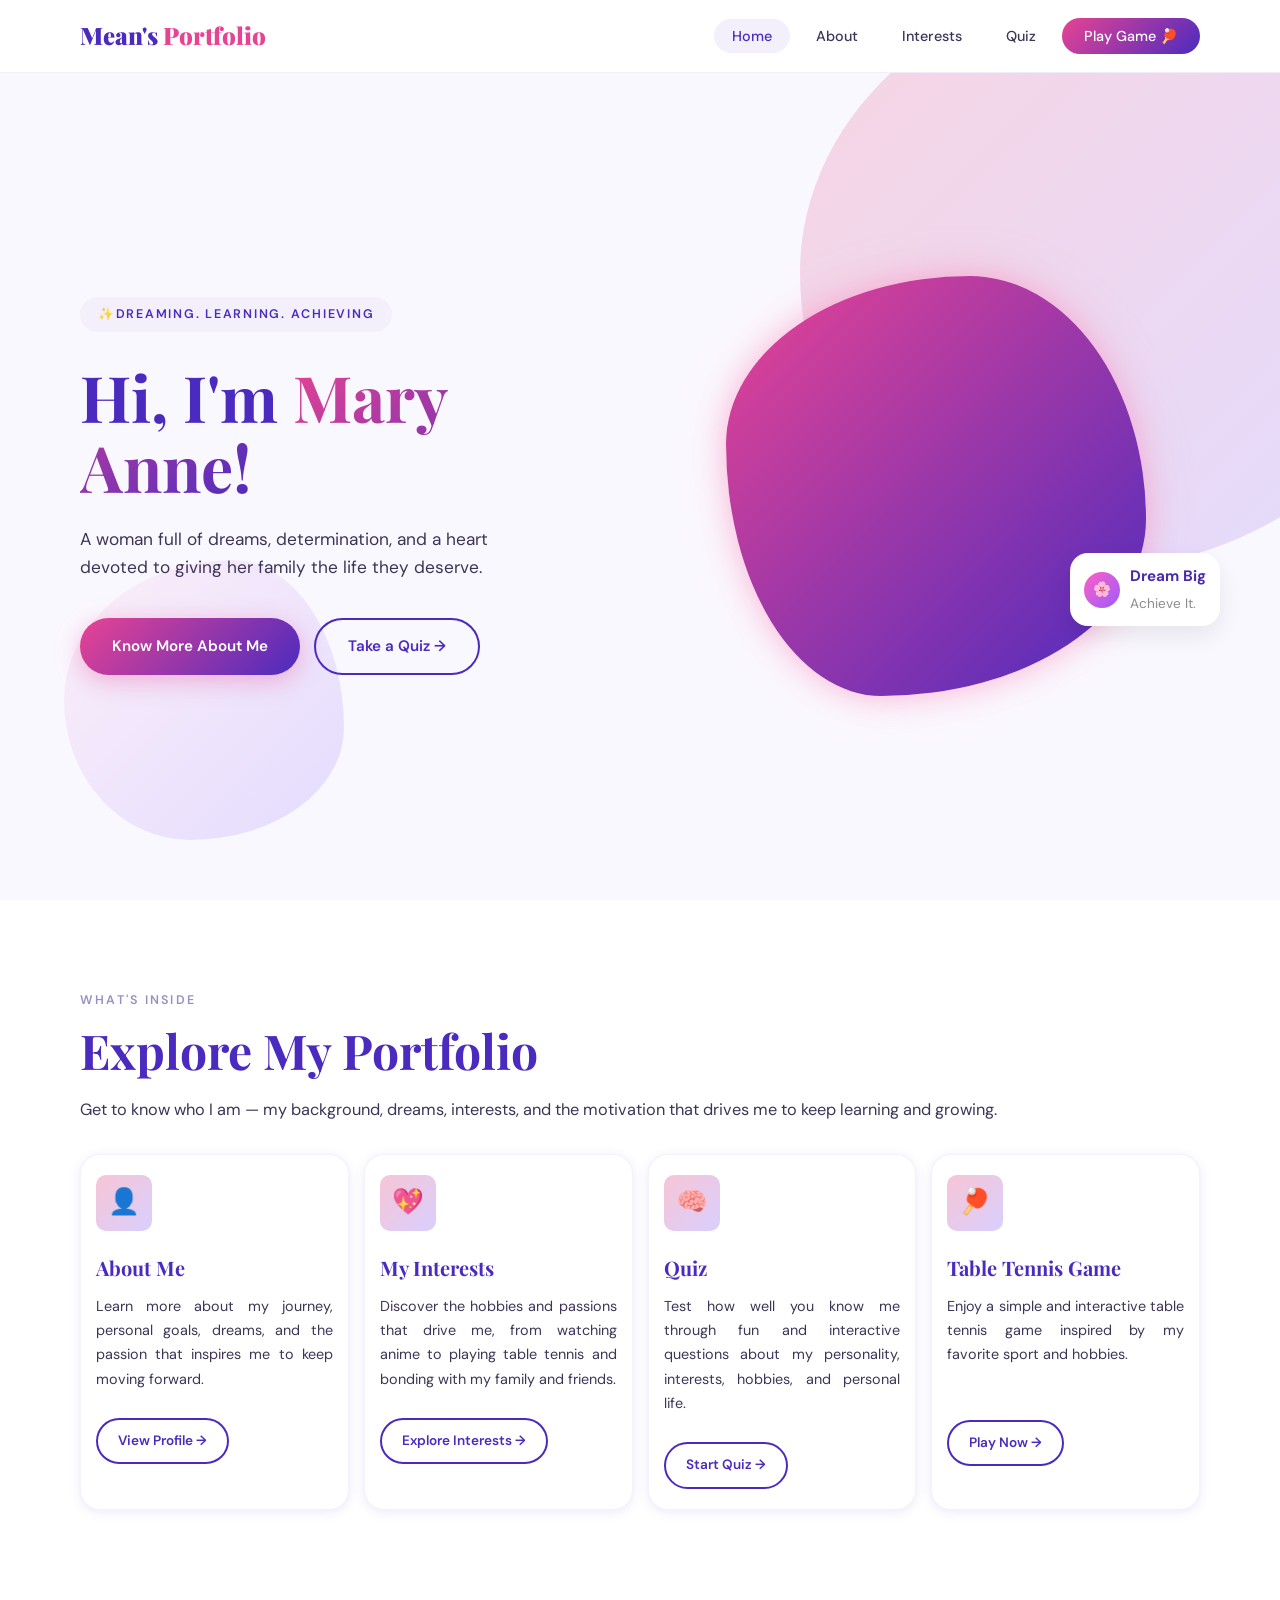
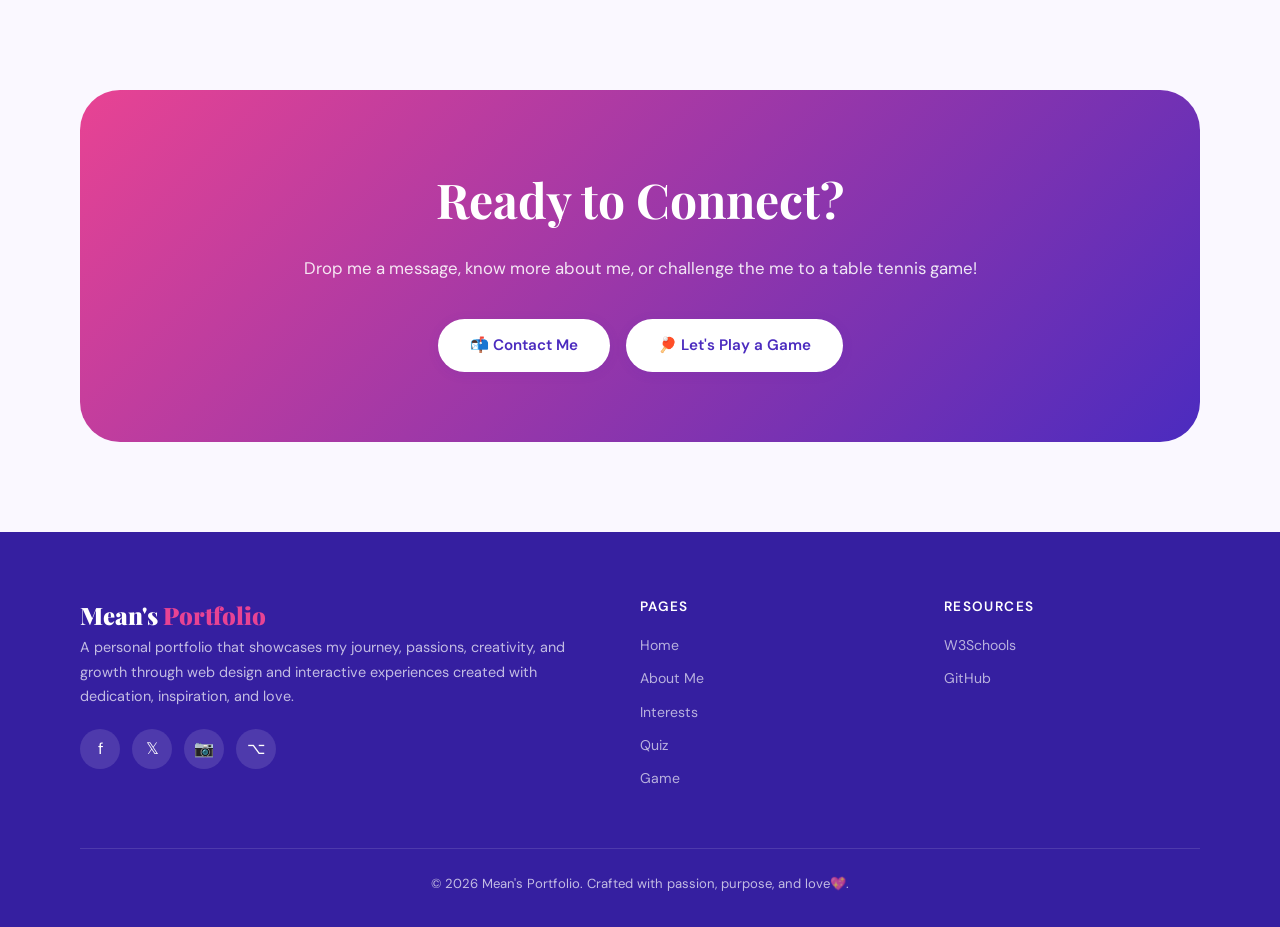
==== index.html @ 51479672 "Add files via upload" ====
<!DOCTYPE html>
<html lang="en">
<head>
  <meta charset="UTF-8" />
  <meta name="viewport" content="width=device-width, initial-scale=1.0" />
  <title>Mean's Portfolio — Home</title>
  <link rel="stylesheet" href="style.css" />
</head>
<body>

  <nav class="navbar">
    <div class="container nav-inner">
      <a href="index.html" class="nav-logo">Mean's <span>Portfolio</span></a>

      <ul class="nav-links">
        <li><a href="index.html">Home</a></li>
        <li><a href="about.html">About</a></li>
        <li><a href="interest.html">Interests</a></li>
        <li><a href="quiz.html">Quiz</a></li>
        <li><a href="game.html" class="nav-cta">Play Game 🏓</a></li>
      </ul>

      <button class="nav-hamburger" aria-label="Toggle menu">
        <span></span><span></span><span></span>
      </button>
    </div>

    <ul class="nav-mobile">
      <li><a href="index.html">Home</a></li>
      <li><a href="about.html">About</a></li>
      <li><a href="interest.html">Interests</a></li>
      <li><a href="quiz.html">Quiz</a></li>
      <li><a href="game.html">Play Game 🏓</a></li>
    </ul>
  </nav>

  <section class="hero">
    <div class="blob hero-bg-blob-1"></div>
    <div class="blob hero-bg-blob-2"></div>
    <div class="container">
      <div class="hero-inner">
        <div class="hero-content">
          <span class="hero-tag">✨Dreaming. Learning. Achieving</span>
          <h1 class="hero-title">
            <span class="intro-line">
              Hi, I'm <span class="grad-text">Mary Anne!</span>
            </span>
          </h1>
          <p class="hero-desc">
            A woman full of dreams, determination, and a heart devoted to giving her family the life they deserve.
          </p>
          <div class="hero-actions">
            <a href="about.html" class="btn btn-primary">Know More About Me</a>
            <a href="quiz.html"  class="btn btn-outline">Take a Quiz →</a>
          </div>
        </div>
        <div class="hero-visual">
          <div class="hero-img-blob">
            <!-- Profile photo placeholder -->
            <img src="C:\Users\Mary Anne Viojan\Desktop\MEAN\MIT\2nd Sem\WITM 5-2\MeanPortfolio\mean.jpg" alt="Mary Anne" class="profile-img">
          </div>
          <div class="hero-badge">
            <div class="hero-badge-icon">🌸</div>
            <div>
                <strong>Dream Big</strong>
                <span>Achieve It.</span>
            </div>
        </div>
        </div>
      </div>
    </div>
  </section>

  <section class="section" style="background: var(--white);">
    <div class="container">
      <p class="section-label fade-up">What's Inside</p>
      <h2 class="section-title fade-up">Explore My Portfolio</h2>
      <p class="section-sub fade-up; about-text" >
        Get to know who I am — my background, dreams, interests, and the motivation that drives me to keep learning and growing.
      </p>

      <div class="features-grid">

        <div class="feature-card fade-up">
          <div class="feature-icon">👤</div>
          <h3>About Me</h3>
          <p style="text-align: justify;">Learn more about my journey, personal goals, dreams, and the passion that inspires me to keep moving forward.</p>
          <br>
          <a href="about.html" class="btn btn-outline" style="padding:10px 20px; font-size:.85rem">View Profile →</a>
        </div>

        <div class="feature-card fade-up">
          <div class="feature-icon">💖</div>
          <h3>My Interests</h3>
          <p style="text-align: justify;">Discover the hobbies and passions that drive me, from watching anime to playing table tennis and bonding with my family and friends.</p>
          <br>
          <a href="interest.html" class="btn btn-outline" style="padding:10px 20px; font-size:.85rem">Explore Interests →</a>
        </div>

        <div class="feature-card fade-up">
          <div class="feature-icon">🧠</div>
          <h3>Quiz</h3>
          <p style="text-align: justify;">Test how well you know me through fun and interactive questions about my personality, interests, hobbies, and personal life.</p>
          <br>
          <a href="quiz.html" class="btn btn-outline" style="padding:10px 20px; font-size:.85rem">Start Quiz →</a>
        </div>

        <div class="feature-card fade-up">
          <div class="feature-icon">🏓</div>
          <h3>Table Tennis Game</h3>
          <p style="text-align: justify;">Enjoy a simple and interactive table tennis game inspired by my favorite sport and hobbies.</p>
          <br>
          <br>
          <a href="game.html" class="btn btn-outline" style="padding:10px 20px; font-size:.85rem">Play Now →</a>
        </div>

      </div>
    </div>
  </section>

  <section class="section">
    <div class="container">
      <div class="cta-banner fade-up">
        <h2>Ready to Connect?</h2>
        <p>Drop me a message, know more about me, or challenge the me to a table tennis game!</p>
        <div style="display:flex; gap:16px; justify-content:center; flex-wrap:wrap;">
          <a href="about.html" class="btn btn-white">📬 Contact Me</a>
          <a href="game.html"  class="btn btn-white">🏓 Let's Play a Game</a>
        </div>
      </div>
    </div>
  </section>

  <footer class="footer">
    <div class="container">
      <div class="footer-grid">
        <div class="footer-brand">
          <a href="index.html" class="nav-logo">Mean's<span> Portfolio</span></a>
          <p>A personal portfolio that showcases my journey, passions, creativity, and growth through web design and interactive experiences created with dedication, inspiration, and love.</p>
          <div class="social-links">
            <a href="https://www.facebook.com/maryanne.gonzales.5876/" title="Facebook">f</a>
            <a href="#" title="Twitter">𝕏</a>
            <a href="https://www.instagram.com/_whtdhck" title="Instagram">📷</a>
            <a href="#" title="GitHub">⌥</a>
          </div>
        </div>
        <div class="footer-col">
          <h4>Pages</h4>
          <a href="index.html">Home</a>
          <a href="about.html">About Me</a>
          <a href="interest.html">Interests</a>
          <a href="quiz.html">Quiz</a>
          <a href="game.html">Game</a>
        </div>
        <div class="footer-col">
          <h4>Resources</h4>
          <a href="https://www.w3schools.com" target="_blank" rel="noopener">W3Schools</a>
          <a href="https://github.com" target="_blank" rel="noopener">GitHub</a>
        </div>
      </div>
      <div class="footer-bottom">
        <p>© 2026 Mean's Portfolio. Crafted with passion, purpose, and love💖.</p>
      </div>
    </div>
  </footer>

  <script src="script.js"></script>
</body>
</html>
---- style.css ----
/* ---------- Google Fonts Import ---------- */
@import url('https://fonts.googleapis.com/css2?family=Playfair+Display:wght@700;900&family=DM+Sans:wght@300;400;500;600&display=swap');

/* ---------- CSS Variables ---------- */
:root {
  --purple:      #4B2BBF;
  --purple-dark: #351FA0;
  --purple-light:#7B5EE8;
  --pink:        #E84393;
  --pink-light:  #F7C5D5;
  --rose:        #FF6FB4;
  --white:       #FFFFFF;
  --off-white:   #FAF8FF;
  --gray-100:    #F3F0FB;
  --gray-400:    #9A8FC2;
  --gray-700:    #3D3557;
  --text:        #2B2040;

  --gradient:    linear-gradient(135deg, var(--pink) 0%, var(--purple) 100%);
  --gradient-soft: linear-gradient(135deg, #F7C5D5 0%, #D9CFFE 100%);

  --shadow-sm:   0 2px 12px rgba(75,43,191,.10);
  --shadow-md:   0 8px 32px rgba(75,43,191,.18);
  --shadow-lg:   0 20px 60px rgba(75,43,191,.22);

  --radius-sm:   10px;
  --radius-md:   20px;
  --radius-lg:   40px;
  --radius-blob: 60% 40% 55% 45% / 50% 60% 40% 50%;

  --transition:  0.28s cubic-bezier(.4,0,.2,1);
  --font-display:'Playfair Display', serif;
  --font-body:   'DM Sans', sans-serif;
}

/* ---------- Reset & Base ---------- */
*, *::before, *::after { box-sizing: border-box; margin: 0; padding: 0; }

html { scroll-behavior: smooth; }

body {
  font-family: var(--font-body);
  background: var(--off-white);
  color: var(--text);
  line-height: 1.65;
  overflow-x: hidden;
}

img { max-width: 100%; display: block; }
a  { text-decoration: none; color: inherit; }
ul { list-style: none; }

/* ---------- Utility ---------- */
.container {
  width: 90%;
  max-width: 1120px;
  margin: 0 auto;
}

.section { padding: 90px 0; }

.section-label {
  font-size: .78rem;
  font-weight: 600;
  letter-spacing: .18em;
  text-transform: uppercase;
  color: var(--gray-400);
  margin-bottom: 12px;
}

.section-title {
  font-family: var(--font-display);
  font-size: clamp(2rem, 4vw, 3rem);
  color: var(--purple);
  line-height: 1.15;
  margin-bottom: 18px;
}

.section-sub {
  color: var(--gray-700);
  max-width: 540px;
  font-size: 1.02rem;
}

/* Gradient text helper */
.grad-text {
  background: var(--gradient);
  -webkit-background-clip: text;
  -webkit-text-fill-color: transparent;
  background-clip: text;
}

/* Blob shapes */
.blob {
  border-radius: var(--radius-blob);
  background: var(--gradient-soft);
  position: absolute;
  z-index: 0;
  pointer-events: none;
}

/* ---------- Buttons ---------- */
.btn {
  display: inline-flex;
  align-items: center;
  gap: 8px;
  padding: 14px 32px;
  border-radius: 50px;
  font-family: var(--font-body);
  font-size: .95rem;
  font-weight: 600;
  cursor: pointer;
  border: none;
  transition: var(--transition);
}

.btn-primary {
  background: var(--gradient);
  color: var(--white);
  box-shadow: 0 6px 24px rgba(232,67,147,.35);
}
.btn-primary:hover {
  transform: translateY(-3px);
  box-shadow: 0 12px 36px rgba(232,67,147,.45);
}

.btn-outline {
  background: transparent;
  color: var(--purple);
  border: 2px solid var(--purple);
}
.btn-outline:hover {
  background: var(--purple);
  color: var(--white);
  transform: translateY(-3px);
}

.btn-white {
  background: var(--white);
  color: var(--purple);
  box-shadow: var(--shadow-sm);
}
.btn-white:hover {
  background: var(--gray-100);
  transform: translateY(-3px);
}

/* ---------- NAV ---------- */
.navbar {
  position: fixed;
  top: 0; left: 0; right: 0;
  z-index: 1000;
  background: rgba(255,255,255,.9);
  backdrop-filter: blur(16px);
  -webkit-backdrop-filter: blur(16px);
  border-bottom: 1px solid rgba(75,43,191,.08);
  transition: box-shadow var(--transition);
}

.navbar.scrolled { box-shadow: var(--shadow-md); }

.nav-inner {
  display: flex;
  align-items: center;
  justify-content: space-between;
  height: 72px;
}

.nav-logo {
  font-family: var(--font-display);
  font-size: 1.5rem;
  color: var(--purple);
  font-weight: 900;
}
.nav-logo span { color: var(--pink); }

.nav-links {
  display: flex;
  gap: 8px;
  align-items: center;
}

.nav-links a {
  padding: 8px 18px;
  border-radius: 50px;
  font-size: .9rem;
  font-weight: 500;
  color: var(--gray-700);
  transition: var(--transition);
}
.nav-links a:hover,
.nav-links a.active {
  background: var(--gray-100);
  color: var(--purple);
}
.nav-links a.nav-cta {
  background: var(--gradient);
  color: var(--white);
  padding: 9px 22px;
}
.nav-links a.nav-cta:hover { opacity: .88; transform: translateY(-1px); }

/* Hamburger */
.nav-hamburger {
  display: none;
  flex-direction: column;
  gap: 5px;
  cursor: pointer;
  padding: 4px;
  background: none;
  border: none;
}
.nav-hamburger span {
  display: block;
  width: 26px;
  height: 3px;
  background: var(--purple);
  border-radius: 3px;
  transition: var(--transition);
}
.nav-hamburger.open span:nth-child(1) { transform: translateY(8px) rotate(45deg); }
.nav-hamburger.open span:nth-child(2) { opacity: 0; }
.nav-hamburger.open span:nth-child(3) { transform: translateY(-8px) rotate(-45deg); }

/* Mobile nav */
.nav-mobile {
  display: none;
  flex-direction: column;
  background: var(--white);
  padding: 16px 24px 24px;
  border-top: 1px solid var(--gray-100);
}
.nav-mobile.open { display: flex; }
.nav-mobile a {
  padding: 12px 0;
  border-bottom: 1px solid var(--gray-100);
  font-weight: 500;
  color: var(--gray-700);
  transition: color var(--transition);
}
.nav-mobile a:hover, .nav-mobile a.active { color: var(--purple); }

/* ---------- FOOTER ---------- */
.footer {
  background: var(--purple-dark);
  color: rgba(255,255,255,.7);
  padding: 64px 0 32px;
}

.footer-grid {
  display: grid;
  grid-template-columns: 2fr 1fr 1fr;
  gap: 48px;
  margin-bottom: 48px;
}

.footer-brand .nav-logo { color: var(--white); margin-bottom: 14px; }
.footer-brand p { font-size: .9rem; line-height: 1.7; }

.footer-col h4 {
  color: var(--white);
  font-size: .85rem;
  font-weight: 600;
  letter-spacing: .1em;
  text-transform: uppercase;
  margin-bottom: 16px;
}
.footer-col a {
  display: block;
  font-size: .88rem;
  margin-bottom: 10px;
  color: rgba(255,255,255,.65);
  transition: color var(--transition);
}
.footer-col a:hover { color: var(--pink-light); }

.footer-bottom {
  border-top: 1px solid rgba(255,255,255,.12);
  padding-top: 24px;
  text-align: center;
  font-size: .82rem;
}

/* ---------- SOCIAL ICONS ---------- */
.social-links { display: flex; gap: 12px; margin-top: 20px; }
.social-links a {
  width: 40px; height: 40px;
  border-radius: 50%;
  background: rgba(255,255,255,.12);
  display: flex; align-items: center; justify-content: center;
  font-size: 1rem;
  transition: var(--transition);
  color: var(--white);
}
.social-links a:hover { background: var(--pink); transform: translateY(-3px); }

/* ---------- PAGE HERO (shared) ---------- */
.page-hero {
  margin-top: 72px;
  padding: 80px 0 60px;
  background: var(--gradient-soft);
  position: relative;
  overflow: hidden;
}
.page-hero .blob:nth-child(1) { width: 350px; height: 350px; top: -80px; right: -80px; opacity: .5; }
.page-hero .blob:nth-child(2) { width: 200px; height: 200px; bottom: -60px; left: 10%; opacity: .4; }
.page-hero-content { position: relative; z-index: 1; }

/* HOME PAGE */
.hero {
  margin-top: 72px;
  min-height: calc(100vh - 72px);
  display: flex;
  align-items: center;
  position: relative;
  overflow: hidden;
  background: var(--off-white);
}

.hero-bg-blob-1 {
  width: 600px; height: 600px;
  background: var(--gradient-soft);
  top: -100px; right: -120px;
  opacity: .7;
}
.hero-bg-blob-2 {
  width: 280px; height: 280px;
  background: linear-gradient(135deg, #fde8f4, #d4c9ff);
  bottom: 60px; left: 5%;
  opacity: .6;
}

.hero-inner {
  display: grid;
  grid-template-columns: 1fr 1fr;
  gap: 64px;
  align-items: center;
  position: relative;
  z-index: 1;
}

.hero-tag {
  display: inline-block;
  background: var(--gray-100);
  color: var(--purple);
  font-size: .78rem;
  font-weight: 600;
  letter-spacing: .14em;
  text-transform: uppercase;
  padding: 7px 18px;
  border-radius: 50px;
  margin-bottom: 30px;
}

.hero-title {
  font-family: var(--font-display);
  font-size: clamp(2.4rem, 5.5vw, 4rem);
  line-height: 1.1;
  color: var(--purple);
  margin-bottom: 22px;
}

.hero-desc {
  color: var(--gray-700);
  font-size: 1.08rem;
  max-width: 440px;
  margin-bottom: 36px;
}

.hero-actions { display: flex; gap: 14px; flex-wrap: wrap; }

/* Stats strip */
.hero-stats {
  display: flex;
  gap: 40px;
  margin-top: 52px;
  padding-top: 40px;
  border-top: 1px solid var(--gray-100);
}
.hero-stats .stat-num {
  font-family: var(--font-display);
  font-size: 2.2rem;
  color: var(--purple);
  display: block;
  line-height: 1;
}
.hero-stats .stat-label {
  font-size: .82rem;
  color: var(--gray-400);
  margin-top: 4px;
}

/* Hero image side */
.hero-visual { position: relative; display: flex; justify-content: center; }

.hero-img-blob {
  width: 420px; height: 420px;
  background: var(--gradient);
  position: relative;
  border-radius: 55% 45% 60% 40% / 45% 55% 45% 55%;
  overflow: hidden;
  box-shadow: var(--shadow-lg);
}

.hero-img-blob img {
  width: 100%; height: 100%;
  object-fit: cover;
  opacity: .9;
}

/* Placeholder avatar (no real image) */
.avatar-placeholder {
  width: 100%;
  height: 100%;
  display: flex;
  align-items: center;
  justify-content: center;
  font-size: 8rem;
  background: var(--gradient-soft);
}

/* ===== FLOATING BADGE FINAL ===== */
.hero-badge{
    position: absolute;
    right: -20px;
    bottom: 70px;

    background: white;
    padding: 10px 14px;

    border-radius: 18px;

    display: flex;
    align-items: center;
    gap: 10px;

    width: 150px;

    box-shadow: 0 10px 25px rgba(0,0,0,0.08);

    transition: 0.3s ease;
}

/* Hover Effect */
.hero-badge:hover{
    transform: translateY(-4px);
    box-shadow: 0 14px 30px rgba(255, 105, 180, 0.18);
}

/* Badge Icon */
.hero-badge-icon{
    width: 36px;
    height: 36px;

    display: flex;
    align-items: center;
    justify-content: center;

    border-radius: 50%;

    font-size: .9rem;

    background: linear-gradient(135deg,#ff5ec4,#9b5cff);
    color: white;

    flex-shrink: 0;
}

/* Badge Text */
.hero-badge strong{
    font-size: .95rem;
    color: #4b2aad;
}

.hero-badge span{
    font-size: .85rem;
    color: #8c8c8c;
}

/* Home Features section */
.features-grid {
  display: grid;
  grid-template-columns: repeat(4, 1fr);
  gap: 15px;
  margin-top: 30px;
}

.feature-card {
  background: var(--white);
  border-radius: var(--radius-md);
  padding: 20px 15px;
  box-shadow: var(--shadow-sm);
  border: 1px solid rgba(75,43,191,.06);
  transition: var(--transition);
  position: relative;
  overflow: hidden;
  
}
.feature-card::before {
  content: '';
  position: absolute;
  top: 0; left: 0; right: 0;
  height: 4px;
  background: var(--gradient);
  transform: scaleX(0);
  transition: transform var(--transition);
  transform-origin: left;
}
.feature-card:hover { transform: translateY(-6px); box-shadow: var(--shadow-md); }
.feature-card:hover::before { transform: scaleX(1); }

.feature-icon {
  width: 56px; height: 56px;
  background: var(--gradient-soft);
  border-radius: var(--radius-sm);
  display: flex; align-items: center; justify-content: center;
  font-size: 1.6rem;
  margin-bottom: 20px;
}

.feature-card h3 {
  font-family: var(--font-display);
  font-size: 1.25rem;
  color: var(--purple);
  margin-bottom: 10px;
}
.feature-card p { font-size: .9rem; color: var(--gray-700); line-height: 1.7; }

/* CTA Banner */
.cta-banner {
  background: var(--gradient);
  border-radius: var(--radius-lg);
  padding: 70px 60px;
  text-align: center;
  position: relative;
  overflow: hidden;
  color: var(--white);
}
.cta-banner h2 {
  font-family: var(--font-display);
  font-size: clamp(2rem, 4vw, 3rem);
  margin-bottom: 16px;
}
.cta-banner p { opacity: .88; margin-bottom: 36px; font-size: 1.05rem; }

/* ABOUT PAGE */
.about-grid {
  display: grid;
  grid-template-columns: 1fr 1.2fr;
  gap: 72px;
  align-items: start;
}

.about-img-wrap { position: relative; }

.about-img-blob {
  width: 100%;
  aspect-ratio: 1;
  background: var(--gradient-soft);
  border-radius: 55% 45% 50% 50% / 50% 60% 40% 50%;
  display: flex; align-items: center; justify-content: center;
  font-size: 6rem;
  overflow: hidden;
  box-shadow: var(--shadow-md);
}

.about-stat-card {
  position: absolute;
  background: var(--white);
  box-shadow: var(--shadow-md);
  border-radius: var(--radius-md);
  padding: 16px 22px;
  bottom: 24px; right: -24px;
}
.about-stat-card strong {
  font-family: var(--font-display);
  font-size: 2rem;
  color: var(--purple);
  display: block;
}
.about-stat-card span { font-size: .82rem; color: var(--gray-400); }

/* Skills progress bars */
.skills-list { margin-top: 28px; }
.skill-item { margin-bottom: 18px; }
.skill-item .skill-header {
  display: flex;
  justify-content: space-between;
  font-size: .88rem;
  font-weight: 600;
  color: var(--gray-700);
  margin-bottom: 7px;
}
.skill-bar {
  height: 8px;
  background: var(--gray-100);
  border-radius: 50px;
  overflow: hidden;
}
.skill-fill {
  height: 100%;
  background: var(--gradient);
  border-radius: 50px;
  transform-origin: left;
  animation: growBar 1.2s ease forwards;
}
@keyframes growBar { from { width: 0 !important; } }

/* Contact Form */
.form-card {
  background: var(--white);
  border-radius: var(--radius-lg);
  padding: 52px 48px;
  box-shadow: var(--shadow-md);
  margin-top: 80px;
}
.form-card .section-title { font-size: 2rem; }

.form-grid {
  display: grid;
  grid-template-columns: 1fr 1fr;
  gap: 20px;
  margin-top: 32px;
}
.form-grid .full { grid-column: 1 / -1; }

.form-group { display: flex; flex-direction: column; gap: 7px; }

.form-group label {
  font-size: .85rem;
  font-weight: 600;
  color: var(--gray-700);
  letter-spacing: .03em;
}

.form-group input,
.form-group select,
.form-group textarea {
  padding: 12px 18px;
  border: 2px solid var(--gray-100);
  border-radius: var(--radius-sm);
  font-family: var(--font-body);
  font-size: .93rem;
  color: var(--text);
  background: var(--off-white);
  transition: border-color var(--transition), box-shadow var(--transition);
  outline: none;
}
.form-group input:focus,
.form-group select:focus,
.form-group textarea:focus {
  border-color: var(--purple-light);
  box-shadow: 0 0 0 3px rgba(123,94,232,.15);
  background: var(--white);
}
.form-group textarea { resize: vertical; min-height: 110px; }

/* Radio & Checkbox group */
.radio-group, .check-group {
  display: flex;
  gap: 20px;
  flex-wrap: wrap;
  margin-top: 4px;
}
.radio-group label,
.check-group label {
  display: flex;
  align-items: center;
  gap: 8px;
  cursor: pointer;
  font-size: .9rem;
  color: var(--gray-700);
  font-weight: 400;
}
.radio-group input[type="radio"],
.check-group input[type="checkbox"] {
  width: 18px; height: 18px;
  accent-color: var(--purple);
  cursor: pointer;
  border: none;
  padding: 0;
  box-shadow: none;
}
.form-group input[type="radio"]:focus,
.form-group input[type="checkbox"]:focus { box-shadow: none; border-color: transparent; }

.form-error {
  font-size: .78rem;
  color: #e63946;
  min-height: 16px;
}
.form-success-msg {
  display: none;
  background: linear-gradient(135deg,#d4edda,#c3f0ca);
  color: #155724;
  border-radius: var(--radius-sm);
  padding: 16px 20px;
  font-weight: 600;
  margin-top: 20px;
  text-align: center;
}

/* INTEREST PAGE */
.interests-grid {
  display: grid;
  grid-template-columns: repeat(3, 1fr);
  gap: 28px;
  margin-top: 48px;
}

.interest-card {
  background: var(--white);
  border-radius: var(--radius-md);
  overflow: hidden;
  box-shadow: var(--shadow-sm);
  transition: var(--transition);
}
.interest-card:hover { transform: translateY(-8px); box-shadow: var(--shadow-md); }

.interest-card-img {
  height: 180px;
  background: var(--gradient-soft);
  display: flex; align-items: center; justify-content: center;
  font-size: 4rem;
  position: relative;
  overflow: hidden;
}
.interest-card-img::after {
  content: '';
  position: absolute;
  bottom: 0; left: 0; right: 0;
  height: 50%;
  background: linear-gradient(to top, rgba(75,43,191,.15), transparent);
}

.interest-card-body { padding: 24px; }
.interest-card-body h3 {
  font-family: var(--font-display);
  font-size: 1.2rem;
  color: var(--purple);
  margin-bottom: 10px;
}
.interest-card-body p { font-size: .88rem; color: var(--gray-700); line-height: 1.7; margin-bottom: 16px; }
.interest-card-body a { font-size: .85rem; font-weight: 600; color: var(--pink); }
.interest-card-body a:hover { text-decoration: underline; }

/* Favorites table */
.fancy-table {
  width: 100%;
  border-collapse: collapse;
  margin-top: 32px;
  background: var(--white);
  border-radius: var(--radius-md);
  overflow: hidden;
  box-shadow: var(--shadow-sm);
}
.fancy-table thead {
  background: var(--gradient);
  color: var(--white);
}
.fancy-table th {
  padding: 16px 20px;
  text-align: left;
  font-size: .85rem;
  font-weight: 600;
  letter-spacing: .05em;
  text-transform: uppercase;
}
.fancy-table td {
  padding: 15px 20px;
  font-size: .9rem;
  color: var(--gray-700);
  border-bottom: 1px solid var(--gray-100);
}
.fancy-table tr:last-child td { border-bottom: none; }
.fancy-table tr:hover td { background: var(--gray-100); }

.tag-badge {
  display: inline-block;
  background: var(--gradient-soft);
  color: var(--purple);
  font-size: .76rem;
  font-weight: 600;
  padding: 4px 12px;
  border-radius: 50px;
}

/* Quick links panel */
.quick-links-panel {
  background: var(--gradient);
  border-radius: var(--radius-lg);
  padding: 52px 48px;
  color: var(--white);
  display: flex;
  align-items: center;
  justify-content: space-between;
  gap: 32px;
  flex-wrap: wrap;
  margin-top: 64px;
}
.quick-links-panel h3 {
  font-family: var(--font-display);
  font-size: 1.8rem;
  margin-bottom: 8px;
}
.quick-links-panel p { opacity: .85; font-size: .95rem; }
.quick-links-btns { display: flex; gap: 14px; flex-wrap: wrap; }

/* QUIZ PAGE  */
.quiz-wrap {
  max-width: 760px;
  margin: 0 auto;
}

.quiz-card {
  background: var(--white);
  border-radius: var(--radius-lg);
  padding: 48px 52px;
  box-shadow: var(--shadow-md);
  margin-bottom: 32px;
}

.quiz-progress-bar {
  height: 6px;
  background: var(--gray-100);
  border-radius: 50px;
  overflow: hidden;
  margin-bottom: 32px;
}
.quiz-progress-fill {
  height: 100%;
  background: var(--gradient);
  border-radius: 50px;
  transition: width .5s ease;
}

.quiz-meta {
  display: flex;
  justify-content: space-between;
  align-items: center;
  margin-bottom: 24px;
}
.quiz-q-num { font-size: .82rem; font-weight: 600; color: var(--gray-400); letter-spacing: .08em; text-transform: uppercase; }
.quiz-score-live {
  background: var(--gradient-soft);
  color: var(--purple);
  font-weight: 700;
  font-size: .85rem;
  padding: 5px 14px;
  border-radius: 50px;
}

.quiz-question {
  font-family: var(--font-display);
  font-size: 1.55rem;
  color: var(--purple);
  margin-bottom: 28px;
  line-height: 1.3;
}

.quiz-options { display: flex; flex-direction: column; gap: 14px; }

.quiz-option {
  display: flex;
  align-items: center;
  gap: 16px;
  padding: 16px 20px;
  border: 2px solid var(--gray-100);
  border-radius: var(--radius-sm);
  cursor: pointer;
  font-size: .95rem;
  font-weight: 500;
  color: var(--gray-700);
  transition: var(--transition);
  background: var(--off-white);
  user-select: none;
}
.quiz-option:hover:not(.disabled) {
  border-color: var(--purple-light);
  background: var(--gray-100);
}
.quiz-option.correct {
  border-color: #34c78a;
  background: #edfbf4;
  color: #155724;
}
.quiz-option.wrong {
  border-color: #e63946;
  background: #fef0f0;
  color: #841a1a;
}
.quiz-option.disabled { cursor: not-allowed; }

.quiz-option-letter {
  width: 34px; height: 34px;
  border-radius: 50%;
  background: var(--gray-100);
  display: flex; align-items: center; justify-content: center;
  font-weight: 700;
  font-size: .85rem;
  flex-shrink: 0;
  transition: var(--transition);
}
.quiz-option.correct .quiz-option-letter { background: #34c78a; color: var(--white); }
.quiz-option.wrong   .quiz-option-letter { background: #e63946; color: var(--white); }

#quiz-feedback {
  margin-top: 20px;
  padding: 14px 20px;
  border-radius: var(--radius-sm);
  font-weight: 600;
  font-size: .95rem;
  display: none;
}
#quiz-feedback.correct { background: #edfbf4; color: #155724; }
#quiz-feedback.wrong   { background: #fef0f0; color: #841a1a; }

.quiz-nav { display: flex; justify-content: flex-end; margin-top: 28px; }

/* Results card */
#quiz-result {
  display: none;
  text-align: center;
}
.result-emoji { font-size: 5rem; margin-bottom: 16px; }
#quiz-result h2 {
  font-family: var(--font-display);
  font-size: 2.4rem;
  color: var(--purple);
  margin-bottom: 10px;
}
.result-score-big {
  font-family: var(--font-display);
  font-size: 4rem;
  background: var(--gradient);
  -webkit-background-clip: text;
  -webkit-text-fill-color: transparent;
  background-clip: text;
  line-height: 1;
  margin: 16px 0;
}
.result-msg { color: var(--gray-700); margin-bottom: 28px; }

/* Score table */
.score-table-wrap {
  background: var(--white);
  border-radius: var(--radius-lg);
  padding: 40px 48px;
  box-shadow: var(--shadow-md);
}
.score-table-wrap h3 {
  font-family: var(--font-display);
  font-size: 1.6rem;
  color: var(--purple);
  margin-bottom: 24px;
}

/* GAME PAGE */
.game-wrap {
  max-width: 820px;
  margin: 0 auto;
}

.game-header-bar {
  display: flex;
  align-items: center;
  justify-content: space-between;
  background: var(--white);
  border-radius: var(--radius-md);
  padding: 20px 32px;
  box-shadow: var(--shadow-sm);
  margin-bottom: 20px;
  flex-wrap: wrap;
  gap: 16px;
}
.game-header-bar h2 {
  font-family: var(--font-display);
  font-size: 1.5rem;
  color: var(--purple);
}

.scoreboard {
  display: flex;
  gap: 32px;
  align-items: center;
}
.score-block { text-align: center; }
.score-block .score-num {
  font-family: var(--font-display);
  font-size: 2.2rem;
  color: var(--purple);
  line-height: 1;
}
.score-block .score-lbl { font-size: .78rem; color: var(--gray-400); font-weight: 600; letter-spacing: .05em; text-transform: uppercase; }
.score-divider { font-size: 1.5rem; color: var(--gray-400); }

/* Canvas container */
#game-canvas-wrap {
  background: var(--white);
  border-radius: var(--radius-md);
  box-shadow: var(--shadow-md);
  overflow: hidden;
  position: relative;
}
#game-canvas { display: block; width: 100%; cursor: pointer; }

.game-overlay {
  position: absolute;
  inset: 0;
  display: flex;
  flex-direction: column;
  align-items: center;
  justify-content: center;
  background: rgba(255,255,255,.92);
  backdrop-filter: blur(6px);
  z-index: 10;
}
.game-overlay h3 {
  font-family: var(--font-display);
  font-size: 2.8rem;
  color: var(--purple);
  margin-bottom: 10px;
  text-align: center;
}
.game-overlay p { color: var(--gray-700); margin-bottom: 28px; font-size: 1.05rem; text-align: center; max-width: 360px; }

.game-controls {
  display: flex;
  gap: 14px;
  justify-content: center;
  margin-top: 20px;
  flex-wrap: wrap;
}

.game-instructions {
  background: var(--gradient-soft);
  border-radius: var(--radius-md);
  padding: 24px 32px;
  margin-top: 20px;
  display: flex;
  gap: 32px;
  flex-wrap: wrap;
}
.game-instr-item {
  display: flex;
  align-items: center;
  gap: 10px;
  font-size: .88rem;
  color: var(--gray-700);
}
.game-instr-item .instr-icon {
  width: 36px; height: 36px;
  background: var(--white);
  border-radius: 8px;
  display: flex; align-items: center; justify-content: center;
  font-size: 1.1rem;
  box-shadow: var(--shadow-sm);
}

/* ABOUT TEXT */
.about-text{
    width: 100%;
    max-width: 100%;

    white-space: normal !important;

    overflow-wrap: break-word;
    word-break: normal;

    line-height: 1.8;
}

/* PAGE HERO CONTENT */
.page-hero-content{
    width: 100%;
    max-width: 100%;

    overflow: visible;
}

.page-hero-content{
    width: 100%;
    max-width: 100%;

    padding-left: 80px;
    padding-right: 80px;

    box-sizing: border-box;

    overflow: visible;
}

/* ABOUT TEXT */

.about-text{
    width: 100%;
    max-width: 100%;

    white-space: normal !important;

    overflow-wrap: break-word;
    word-break: normal;

    line-height: 1.8;
}

/* TABLET */

@media (max-width: 900px){

  .hero-inner{
      grid-template-columns: 1fr;
      text-align: center;
  }

  .hero-desc{
      max-width: 100%;
      margin: 0 auto 36px;
  }

  .hero-actions{
      justify-content: center;
  }

  .hero-stats{
      justify-content: center;
  }

  .hero-visual{
      margin-top: 32px;
  }

  .hero-img-blob{
      width: 300px;
      height: 300px;
  }

  .hero-badge{
      left: 0;
  }

  .features-grid{
      grid-template-columns: 1fr 1fr;
  }

  .interests-grid{
      grid-template-columns: 1fr 1fr;
  }

  .about-grid{
      grid-template-columns: 1fr;
  }

  .about-stat-card{
      right: 0;
  }

  .footer-grid{
      grid-template-columns: 1fr 1fr;
  }

  .quiz-card{
      padding: 32px 28px;
  }

  .form-card{
      padding: 36px 28px;
  }

  .score-table-wrap{
      padding: 32px 28px;
  }

  .nav-links{
      display: none;
  }

  .nav-hamburger{
      display: flex;
  }

}

/* MOBILE */

@media (max-width: 768px){

    .page-hero{
        padding: 70px 0;
    }

    .page-hero-content{

        padding-left: 24px;
        padding-right: 24px;

        overflow: visible;
    }

    .about-text{
        display: block;

        width: 100%;

        font-size: 1rem;

        line-height: 1.7;

        text-align: left;
    }

    .section-title{
        font-size: 2.8rem;
    }

}

/* SMALL MOBILE */

@media (max-width: 600px){

  .section{
      padding: 60px 0;
  }

  .features-grid{
      grid-template-columns: 1fr;
  }

  .interests-grid{
      grid-template-columns: 1fr;
  }

  .form-grid{
      grid-template-columns: 1fr;
  }

  .footer-grid{
      grid-template-columns: 1fr;
  }

  .cta-banner{
      padding: 44px 28px;
  }

  .quiz-question{
      font-size: 1.25rem;
  }

  .quick-links-panel{
      padding: 36px 24px;
  }

  .scoreboard{
      gap: 16px;
  }

  .game-header-bar{
      flex-direction: column;
      text-align: center;
  }

}

/* ---------- Animate on scroll (fade-up) ---------- */
.fade-up {
  opacity: 0;
  transform: translateY(32px);
  transition: opacity .65s ease, transform .65s ease;
}
.fade-up.visible {
  opacity: 1;
  transform: translateY(0);
}
.fade-up:nth-child(2) { transition-delay: .1s; }
.fade-up:nth-child(3) { transition-delay: .2s; }
.fade-up:nth-child(4) { transition-delay: .3s; }

.about-text{
    max-width: 100%;
    text-align: justify;
    white-space: normal;
    overflow-wrap: break-word;
    word-break: normal;
    line-height: 1.7;
}

.hero-img-blob{
    width: 420px;
    height: 420px;
    overflow: hidden;
    position: relative;

    /* Wave / Blob Shape */
    border-radius: 58% 42% 63% 37% / 40% 58% 42% 60%;

    /* Soft Pink Glow */
    box-shadow:
        0 0 30px rgba(255, 105, 180, 0.40),
        0 0 50px rgba(255, 182, 193, 0.25);

    animation: blobWave 8s ease-in-out infinite;
    transition: 0.4s ease;
}

/* Moving Blob Animation */
@keyframes blobWave{
    0%{
        border-radius: 58% 42% 63% 37% / 40% 58% 42% 60%;
    }

    50%{
        border-radius: 40% 60% 35% 65% / 55% 35% 65% 45%;
    }

    100%{
        border-radius: 58% 42% 63% 37% / 40% 58% 42% 60%;
    }
}

/* Hover Effect */
.hero-img-blob:hover{
    transform: scale(1.03);

    box-shadow:
        0 0 20px rgba(255, 20, 147, 0.50),
        0 0 45px rgba(255, 105, 180, 0.35);
}

/* Image Fit */
.profile-img{
    width: 100%;
    height: 100%;
    object-fit: cover;
}

.about-text{
    white-space: nowrap;
}

.about-img-blob{
    overflow: hidden;

    border-radius: 58% 42% 63% 37% / 40% 58% 42% 60%;

    box-shadow:
        0 0 40px rgba(255, 105, 180, 0.40),
        0 0 35px rgba(255, 182, 193, 0.25);

    animation: blobWave 8s ease-in-out infinite;
}

@keyframes blobWave{
    0%{
        border-radius: 58% 42% 63% 37% / 40% 58% 42% 60%;
    }

    50%{
        border-radius: 40% 60% 35% 65% / 55% 35% 65% 45%;
    }

    100%{
        border-radius: 58% 42% 63% 37% / 40% 58% 42% 60%;
    }
}

/* Interest Card Image */
.interest-card-img{
    width: 100%;
    height: 220px;

    overflow: hidden;

    border-radius: 22px 22px 0 0;
}

/* Actual Image */
.interest-card-img img{
    width: 100%;
    height: 100%;

    object-fit: cover;

    transition: 0.4s ease;
}

/* Hover Zoom Effect */
.interest-card:hover .interest-card-img img{
    transform: scale(1.05);
}

/*  ANSWER HISTORY SECTION */

.answer-history{
    background: #fff;
    border-radius: 32px;

    padding: 28px 36px;   /* reduced space */

    margin-top: 40px;

    box-shadow: 0 10px 30px rgba(0,0,0,0.05);
}

/* Title */
.answer-history h3{
    margin-bottom: 10px;
}

/* Description */
.answer-history p{
    margin-bottom: 18px;   /* smaller gap */
    color: var(--gray-400);
}

/* Table */
.answer-table{
    width: 100%;
    margin-top: 18px;

    border-collapse: collapse;
    overflow: hidden;
    border-radius: 22px;
}

/* Table Cells */
.answer-table th,
.answer-table td{
    padding: 14px 16px;   /* reduced height */
    text-align: left;
}

/* Table Header */
.answer-table th{
    background: linear-gradient(
        90deg,
        #ff4fa3,
        #5b2dd1
    );

    color: white;
    font-weight: 600;
}

/* Empty State */
.answer-table td{
    background: #fff;
    color: #9a8fc2;
}

/* GAME INSTRUCTIONS */

.game-instructions{
    display:grid;

    grid-template-columns:
    repeat(2, 1fr);

    gap:10px;

    align-items:center;
}

.game-instr-item{
    display:flex;

    align-items:center;

    gap:15px;

    min-height:40px;
}

/* Icon Box */
.instr-icon{
    width:48px;
    height:48px;

    display:flex;
    align-items:center;
    justify-content:center;

    background:#fff;

    border-radius:14px;

    font-size:1.3rem;

    flex-shrink:0;
}

/* Text */
.game-instr-item span{
    line-height:1.5;
    font-weight:400;
}
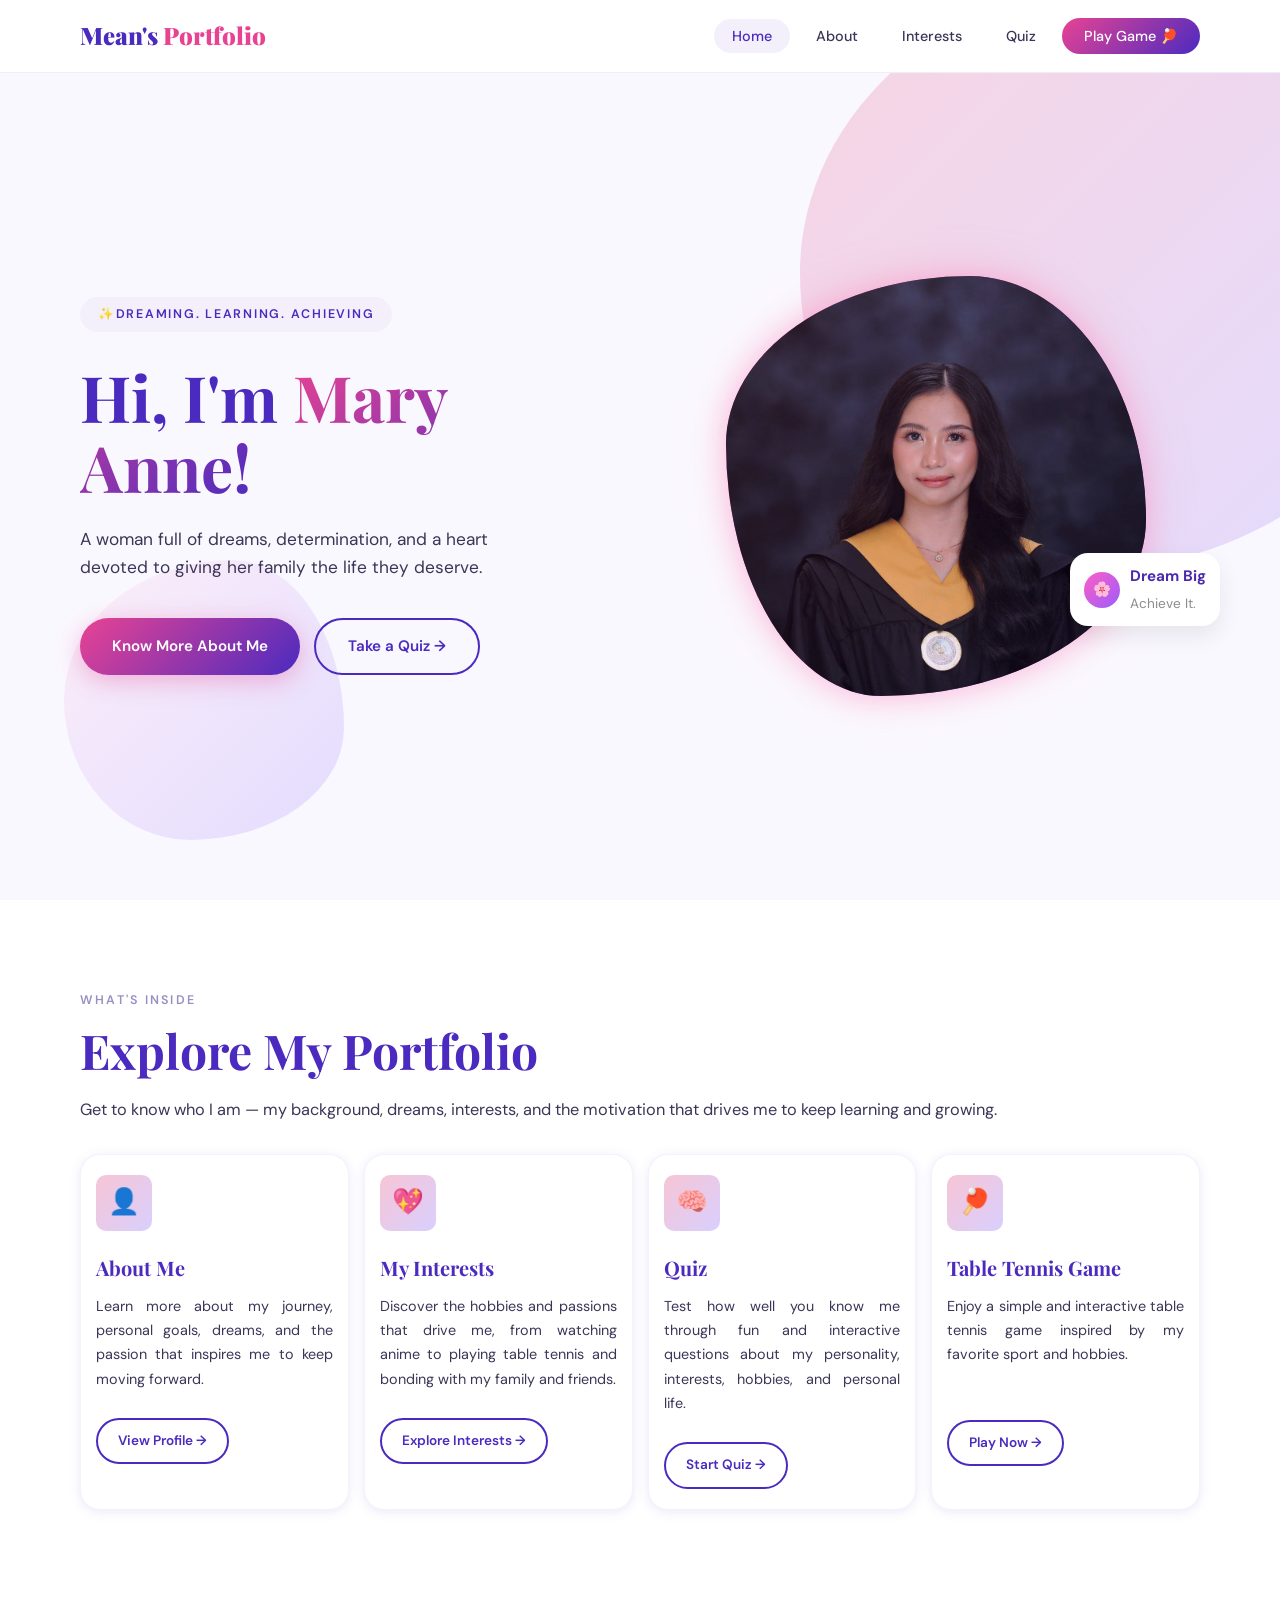
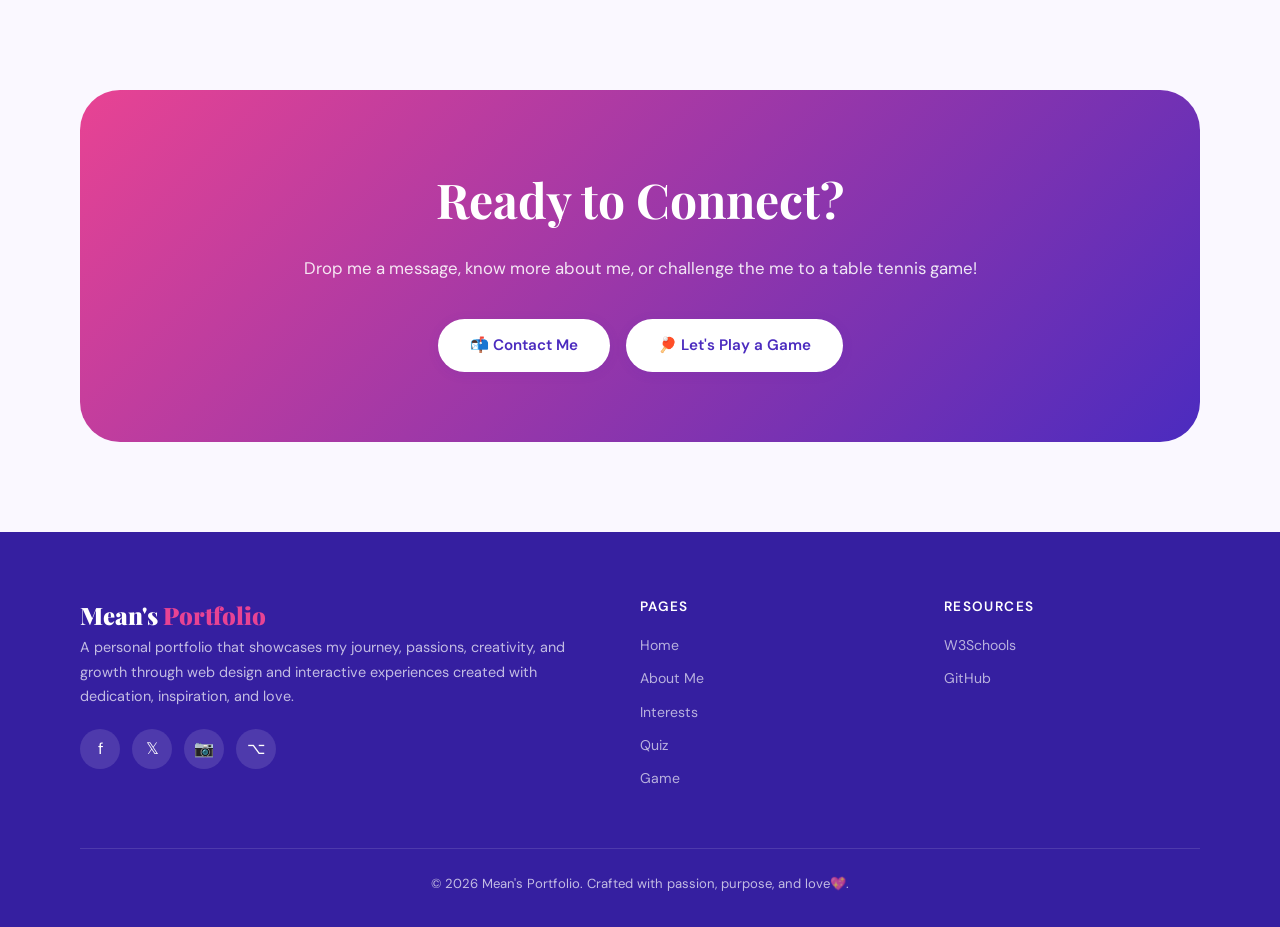
==== commit 39129910: "Update index.html" ====
--- a/index.html
+++ b/index.html
@@ -57,7 +57,7 @@
         <div class="hero-visual">
           <div class="hero-img-blob">
             <!-- Profile photo placeholder -->
-            <img src="C:\Users\Mary Anne Viojan\Desktop\MEAN\MIT\2nd Sem\WITM 5-2\MeanPortfolio\mean.jpg" alt="Mary Anne" class="profile-img">
+            <img src=".\mean.jpg" alt="Mary Anne" class="profile-img">
           </div>
           <div class="hero-badge">
             <div class="hero-badge-icon">🌸</div>
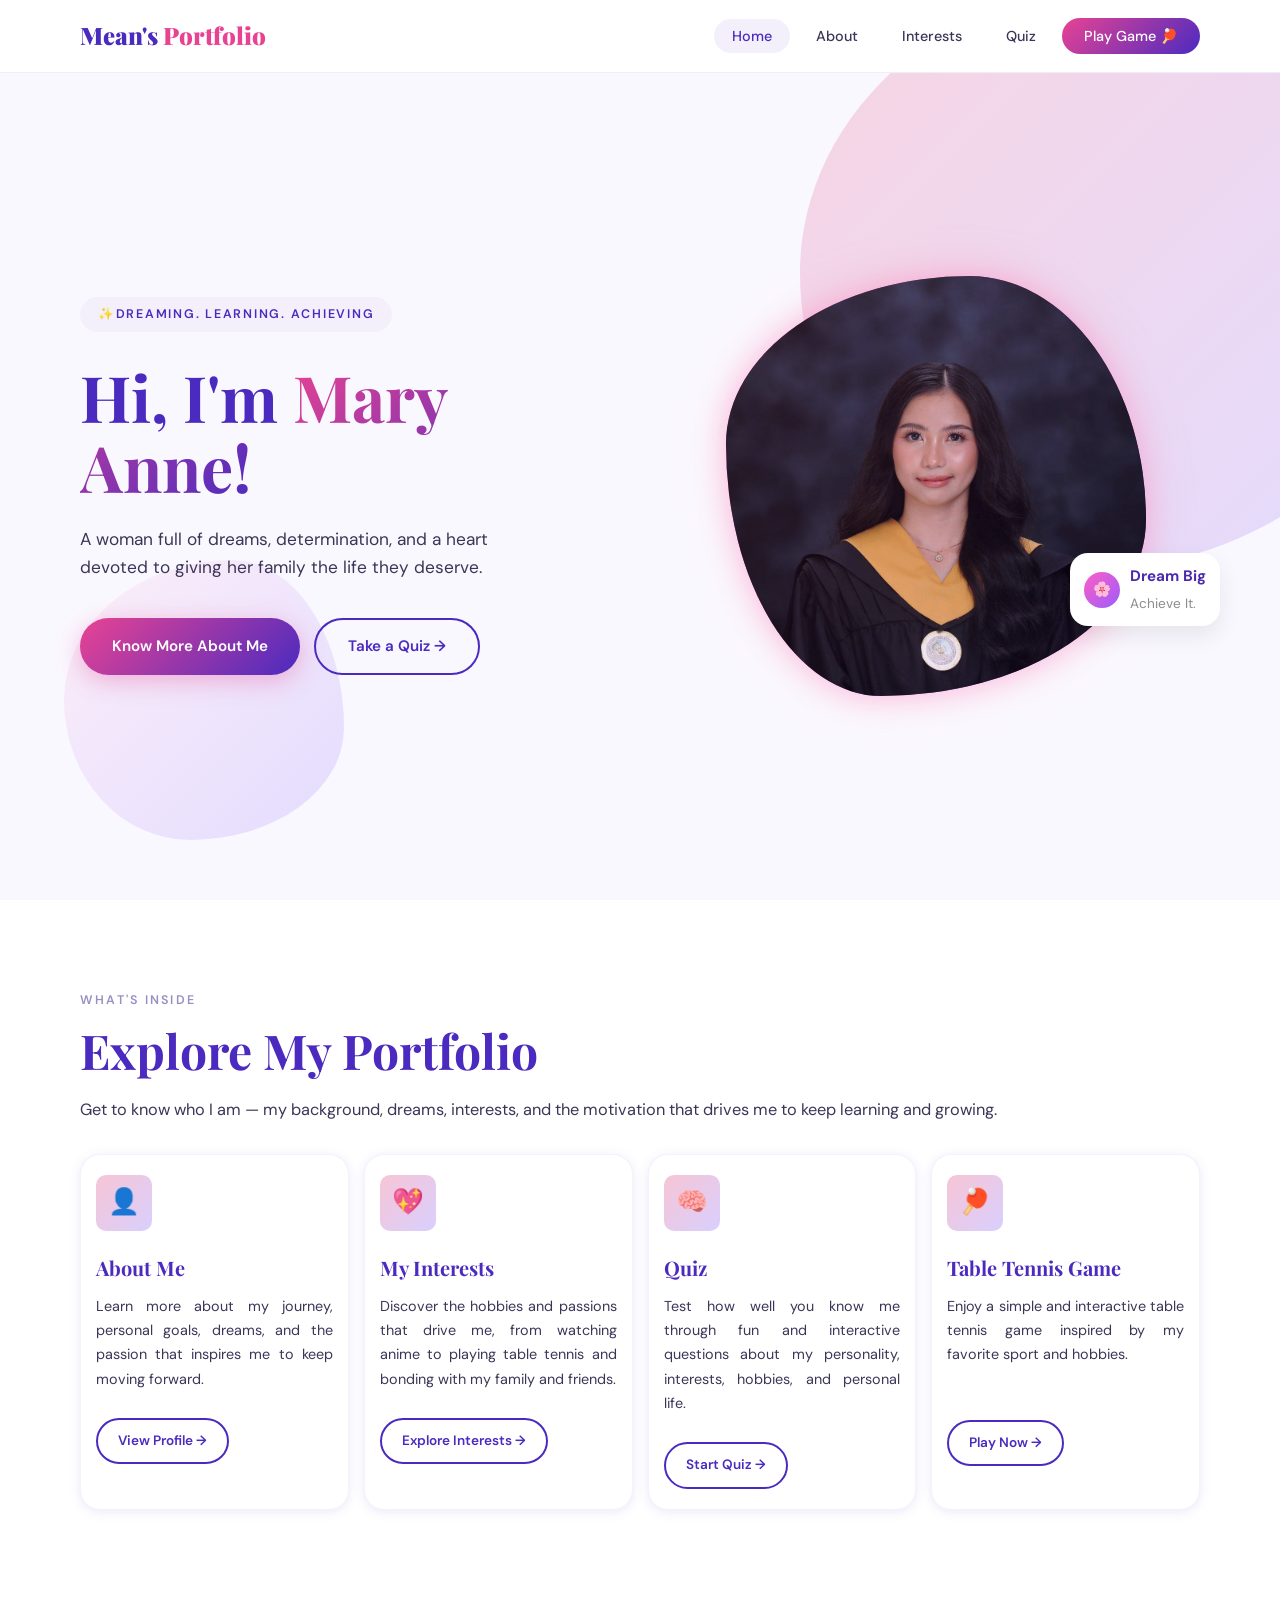
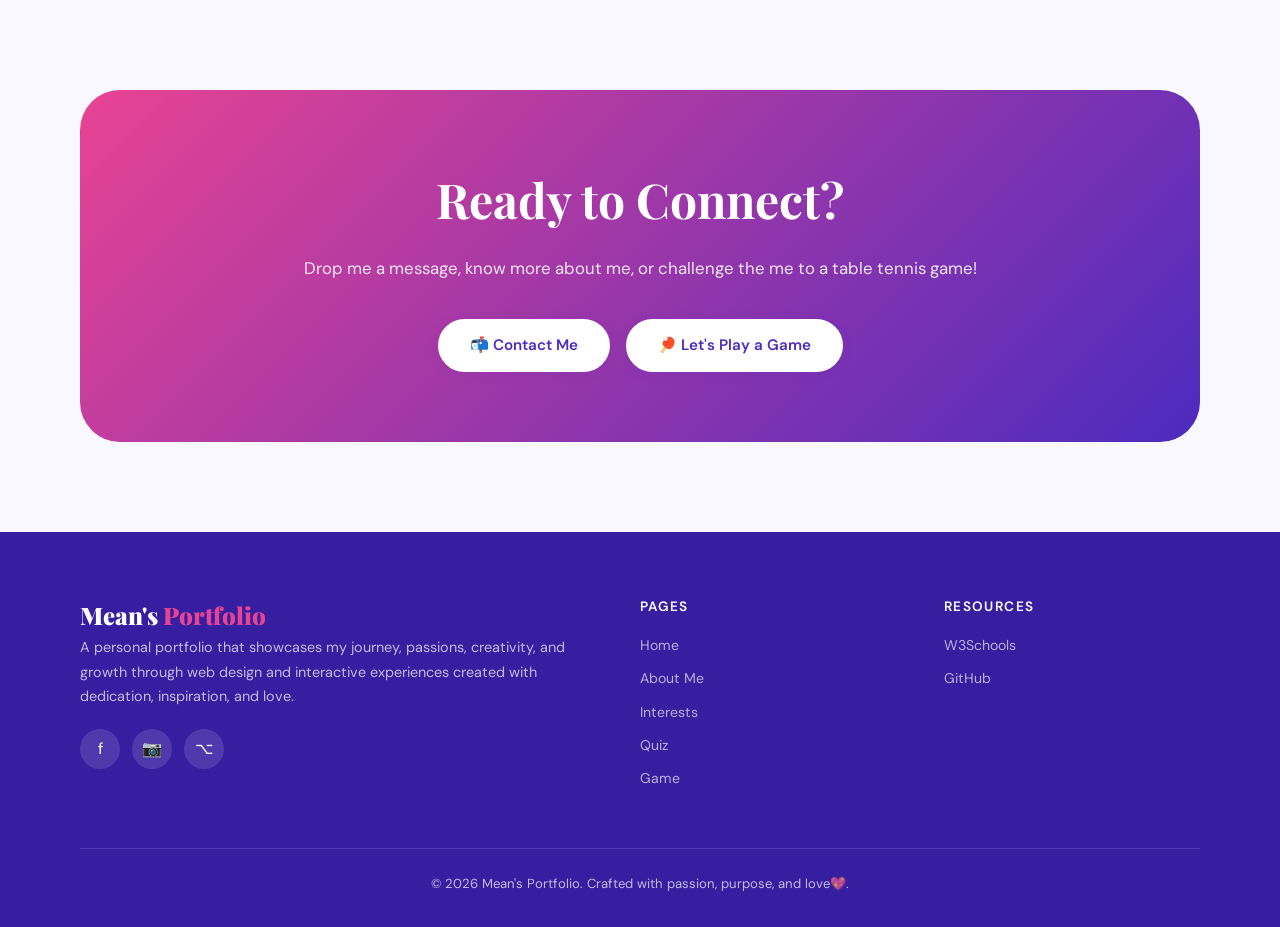
==== commit cef789aa: "Update index.html" ====
--- a/index.html
+++ b/index.html
@@ -139,9 +139,8 @@
           <p>A personal portfolio that showcases my journey, passions, creativity, and growth through web design and interactive experiences created with dedication, inspiration, and love.</p>
           <div class="social-links">
             <a href="https://www.facebook.com/maryanne.gonzales.5876/" title="Facebook">f</a>
-            <a href="#" title="Twitter">𝕏</a>
             <a href="https://www.instagram.com/_whtdhck" title="Instagram">📷</a>
-            <a href="#" title="GitHub">⌥</a>
+            <a href="https://github.com/maryviojan" title="GitHub">⌥</a>
           </div>
         </div>
         <div class="footer-col">
@@ -155,7 +154,7 @@
         <div class="footer-col">
           <h4>Resources</h4>
           <a href="https://www.w3schools.com" target="_blank" rel="noopener">W3Schools</a>
-          <a href="https://github.com" target="_blank" rel="noopener">GitHub</a>
+          <a href="https://github.com/maryviojan" target="_blank" rel="noopener">GitHub</a>
         </div>
       </div>
       <div class="footer-bottom">
